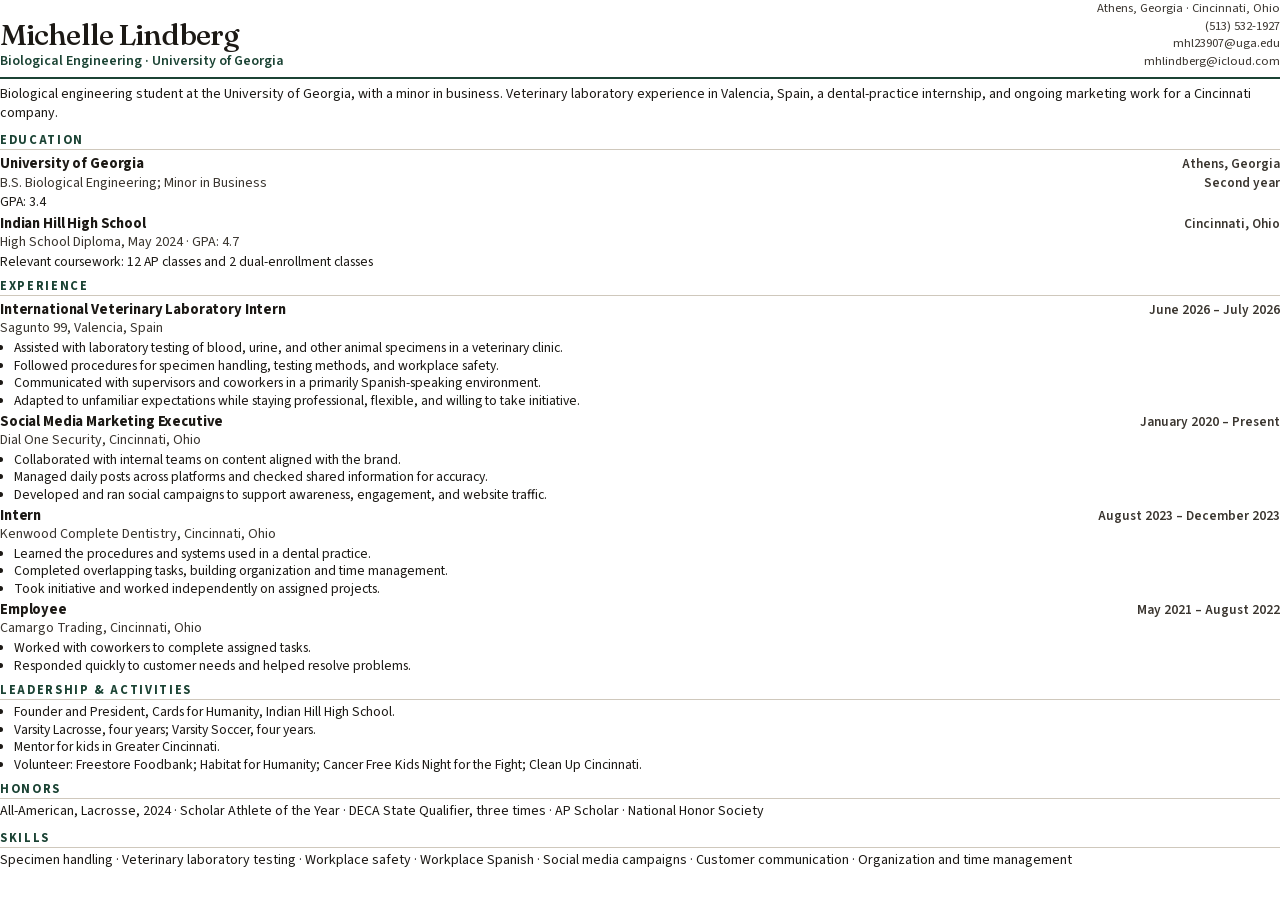
==== resume/resume.html @ 6acdca19 "Publish Michelle's public résumé site." ====
<!DOCTYPE html>
<html lang="en">
<head>
  <meta charset="utf-8">
  <title>Michelle Lindberg — Résumé</title>
  <link rel="stylesheet" href="fonts.css">
  <style>
    @page {
      size: letter;
      margin: 0.46in 0.62in 0.4in;
    }

    * { box-sizing: border-box; }

    html, body {
      margin: 0;
      padding: 0;
      background: #fff;
      color: #1c1915;
    }

    body {
      font-family: "Source Sans 3", "Source Sans Pro", sans-serif;
      font-size: 10.25pt;
      font-weight: 400;
      line-height: 1.28;
      -webkit-print-color-adjust: exact;
      print-color-adjust: exact;
    }

    h1, h2, h3, p, ul { margin: 0; }

    header {
      display: flex;
      justify-content: space-between;
      align-items: flex-end;
      gap: 18px;
      padding-bottom: 6px;
      border-bottom: 1.75pt solid #1b4334;
    }

    h1 {
      font-family: Fraunces, Georgia, serif;
      font-weight: 500;
      font-size: 22pt;
      letter-spacing: -0.03em;
      line-height: 0.95;
    }

    .program {
      margin-top: 4px;
      font-size: 10.5pt;
      font-weight: 600;
      color: #1b4334;
    }

    .contact {
      text-align: right;
      font-size: 9.5pt;
      line-height: 1.4;
      color: #3a352f;
    }

    h2 {
      margin: 8px 0 3px;
      padding-bottom: 1px;
      border-bottom: 0.6pt solid #cfc8bc;
      font-size: 9.5pt;
      font-weight: 700;
      letter-spacing: 0.13em;
      text-transform: uppercase;
      color: #1b4334;
    }

    .summary {
      margin-top: 6px;
      font-size: 10.5pt;
      line-height: 1.38;
    }

    .block { margin-top: 5px; }
    .block + .block { margin-top: 4px; }

    .line {
      display: flex;
      justify-content: space-between;
      align-items: baseline;
      gap: 16px;
    }

    h3 {
      font-size: 11pt;
      font-weight: 700;
      letter-spacing: -0.01em;
    }

    .dates {
      flex: 0 0 auto;
      font-size: 10pt;
      font-weight: 600;
      color: #3a352f;
      white-space: nowrap;
    }

    .where {
      color: #3a352f;
      font-size: 10.5pt;
    }

    ul {
      margin-top: 1px;
      padding-left: 1.05em;
    }

    li { margin: 0; padding: 0; }
    li + li { margin-top: 0; }

    .tight { margin-top: 1px; }

    .honors, .skills {
      font-size: 10.5pt;
      line-height: 1.38;
    }
  </style>
</head>
<body>
  <header>
    <div>
      <h1>Michelle Lindberg</h1>
      <p class="program">Biological Engineering · University of Georgia</p>
    </div>
    <p class="contact">
      Athens, Georgia · Cincinnati, Ohio<br>
      (513) 532-1927<br>
      mhl23907@uga.edu<br>
      mhlindberg@icloud.com
    </p>
  </header>

  <p class="summary">
    Biological engineering student at the University of Georgia, with a minor in business.
    Veterinary laboratory experience in Valencia, Spain, a dental-practice internship, and
    ongoing marketing work for a Cincinnati company.
  </p>

  <h2>Education</h2>
  <div class="block">
    <div class="line">
      <h3>University of Georgia</h3>
      <span class="dates">Athens, Georgia</span>
    </div>
    <div class="line">
      <p class="where">B.S. Biological Engineering; Minor in Business</p>
      <span class="dates">Second year</span>
    </div>
    <p class="tight">GPA: 3.4</p>
  </div>
  <div class="block">
    <div class="line">
      <h3>Indian Hill High School</h3>
      <span class="dates">Cincinnati, Ohio</span>
    </div>
    <p class="where">High School Diploma, May 2024 · GPA: 4.7</p>
    <p class="tight">Relevant coursework: 12 AP classes and 2 dual-enrollment classes</p>
  </div>

  <h2>Experience</h2>

  <div class="block">
    <div class="line">
      <h3>International Veterinary Laboratory Intern</h3>
      <span class="dates">June 2026 – July 2026</span>
    </div>
    <p class="where">Sagunto 99, Valencia, Spain</p>
    <ul>
      <li>Assisted with laboratory testing of blood, urine, and other animal specimens in a veterinary clinic.</li>
      <li>Followed procedures for specimen handling, testing methods, and workplace safety.</li>
      <li>Communicated with supervisors and coworkers in a primarily Spanish-speaking environment.</li>
      <li>Adapted to unfamiliar expectations while staying professional, flexible, and willing to take initiative.</li>
    </ul>
  </div>

  <div class="block">
    <div class="line">
      <h3>Social Media Marketing Executive</h3>
      <span class="dates">January 2020 – Present</span>
    </div>
    <p class="where">Dial One Security, Cincinnati, Ohio</p>
    <ul>
      <li>Collaborated with internal teams on content aligned with the brand.</li>
      <li>Managed daily posts across platforms and checked shared information for accuracy.</li>
      <li>Developed and ran social campaigns to support awareness, engagement, and website traffic.</li>
    </ul>
  </div>

  <div class="block">
    <div class="line">
      <h3>Intern</h3>
      <span class="dates">August 2023 – December 2023</span>
    </div>
    <p class="where">Kenwood Complete Dentistry, Cincinnati, Ohio</p>
    <ul>
      <li>Learned the procedures and systems used in a dental practice.</li>
      <li>Completed overlapping tasks, building organization and time management.</li>
      <li>Took initiative and worked independently on assigned projects.</li>
    </ul>
  </div>

  <div class="block">
    <div class="line">
      <h3>Employee</h3>
      <span class="dates">May 2021 – August 2022</span>
    </div>
    <p class="where">Camargo Trading, Cincinnati, Ohio</p>
    <ul>
      <li>Worked with coworkers to complete assigned tasks.</li>
      <li>Responded quickly to customer needs and helped resolve problems.</li>
    </ul>
  </div>

  <h2>Leadership &amp; Activities</h2>
  <ul>
    <li>Founder and President, Cards for Humanity, Indian Hill High School.</li>
    <li>Varsity Lacrosse, four years; Varsity Soccer, four years.</li>
    <li>Mentor for kids in Greater Cincinnati.</li>
    <li>Volunteer: Freestore Foodbank; Habitat for Humanity; Cancer Free Kids Night for the Fight; Clean Up Cincinnati.</li>
  </ul>

  <h2>Honors</h2>
  <p class="honors">All-American, Lacrosse, 2024 · Scholar Athlete of the Year · DECA State Qualifier, three times · AP Scholar · National Honor Society</p>

  <h2>Skills</h2>
  <p class="skills">Specimen handling · Veterinary laboratory testing · Workplace safety · Workplace Spanish · Social media campaigns · Customer communication · Organization and time management</p>
</body>
</html>
---- resume/fonts.css ----
@font-face {
  font-family: "Fraunces";
  font-style: normal;
  font-weight: 500;
  font-display: swap;
  src: url("../site/fonts/fraunces-500-normal.woff2") format("woff2");
}

@font-face {
  font-family: "Fraunces";
  font-style: normal;
  font-weight: 600;
  font-display: swap;
  src: url("../site/fonts/fraunces-600-normal.woff2") format("woff2");
}

@font-face {
  font-family: "Source Sans 3";
  font-style: normal;
  font-weight: 400;
  font-display: swap;
  src: url("../site/fonts/source-sans-3-400-normal.woff2") format("woff2");
}

@font-face {
  font-family: "Source Sans 3";
  font-style: normal;
  font-weight: 600;
  font-display: swap;
  src: url("../site/fonts/source-sans-3-600-normal.woff2") format("woff2");
}

@font-face {
  font-family: "Source Sans 3";
  font-style: normal;
  font-weight: 700;
  font-display: swap;
  src: url("../site/fonts/source-sans-3-700-normal.woff2") format("woff2");
}
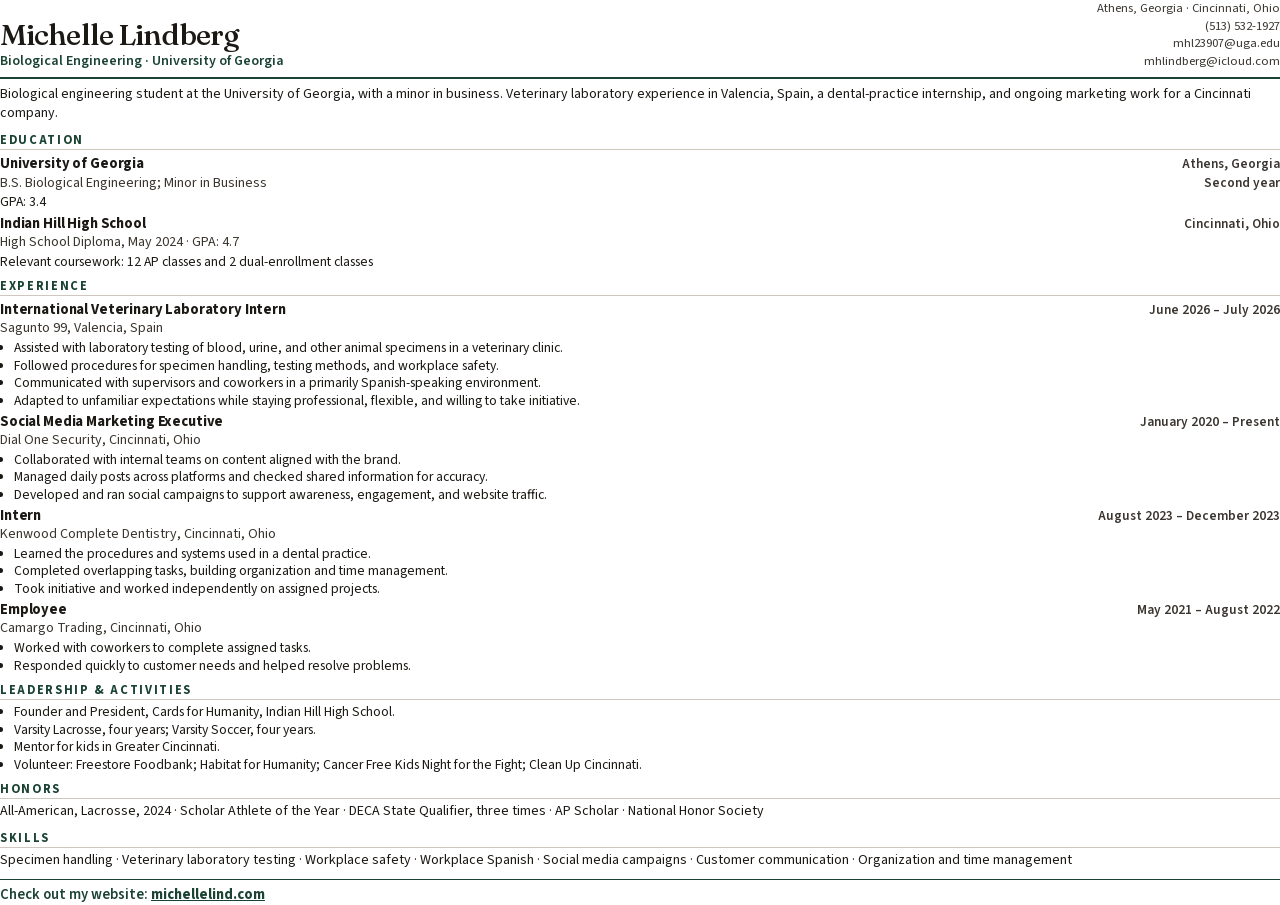
==== commit 93b47e15: "Point the résumé to michellelind.com." ====
--- a/resume/resume.html
+++ b/resume/resume.html
@@ -121,6 +121,20 @@
       font-size: 10.5pt;
       line-height: 1.38;
     }
+
+    .site-note {
+      margin-top: 9px;
+      padding-top: 6px;
+      border-top: 1.25pt solid #1b4334;
+      font-size: 11pt;
+      font-weight: 600;
+      color: #1b4334;
+    }
+
+    .site-note a {
+      color: #1b4334;
+      font-weight: 700;
+    }
   </style>
 </head>
 <body>
@@ -231,5 +245,7 @@
 
   <h2>Skills</h2>
   <p class="skills">Specimen handling · Veterinary laboratory testing · Workplace safety · Workplace Spanish · Social media campaigns · Customer communication · Organization and time management</p>
+
+  <p class="site-note">Check out my website: <a href="https://michellelind.com">michellelind.com</a></p>
 </body>
 </html>
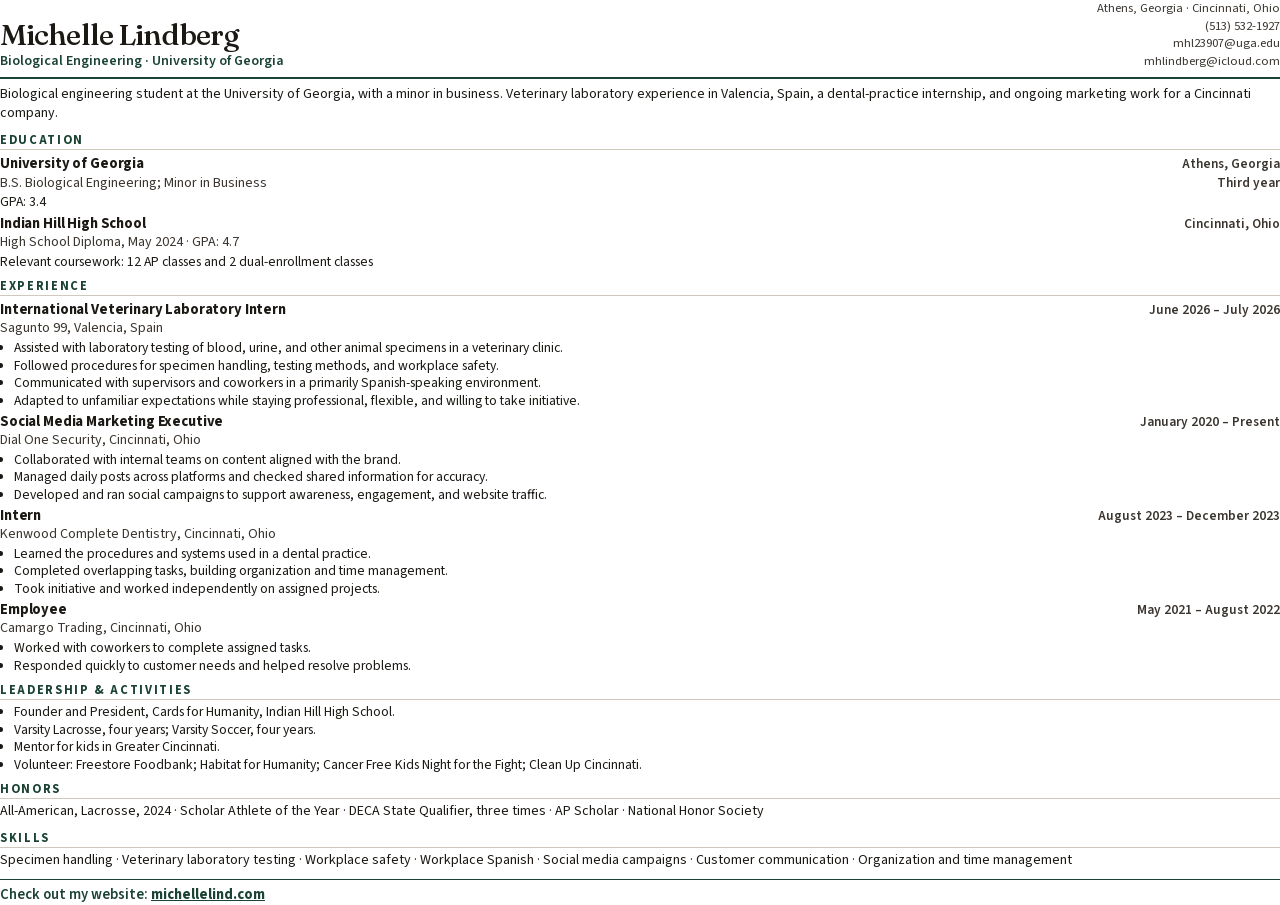
==== commit a6067f91: "List Michelle as a third-year student." ====
--- a/resume/resume.html
+++ b/resume/resume.html
@@ -165,7 +165,7 @@
     </div>
     <div class="line">
       <p class="where">B.S. Biological Engineering; Minor in Business</p>
-      <span class="dates">Second year</span>
+      <span class="dates">Third year</span>
     </div>
     <p class="tight">GPA: 3.4</p>
   </div>
